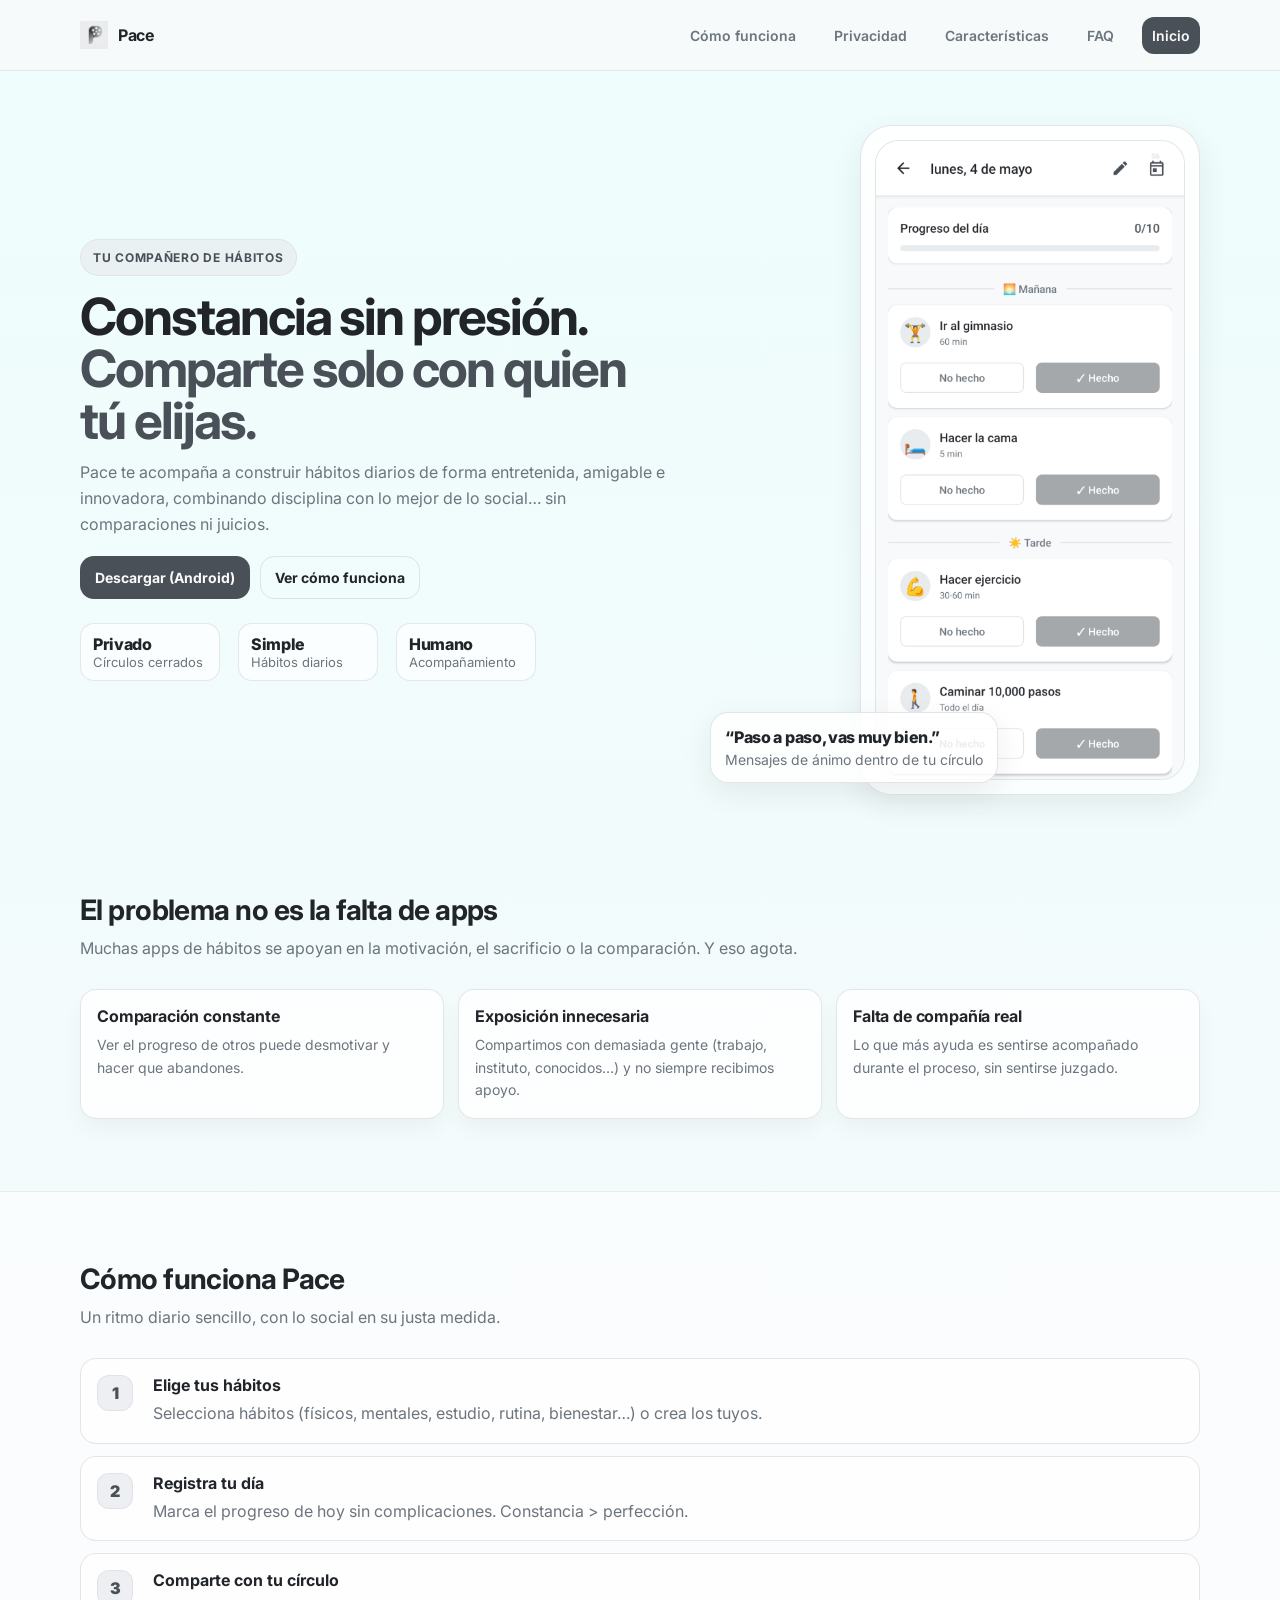
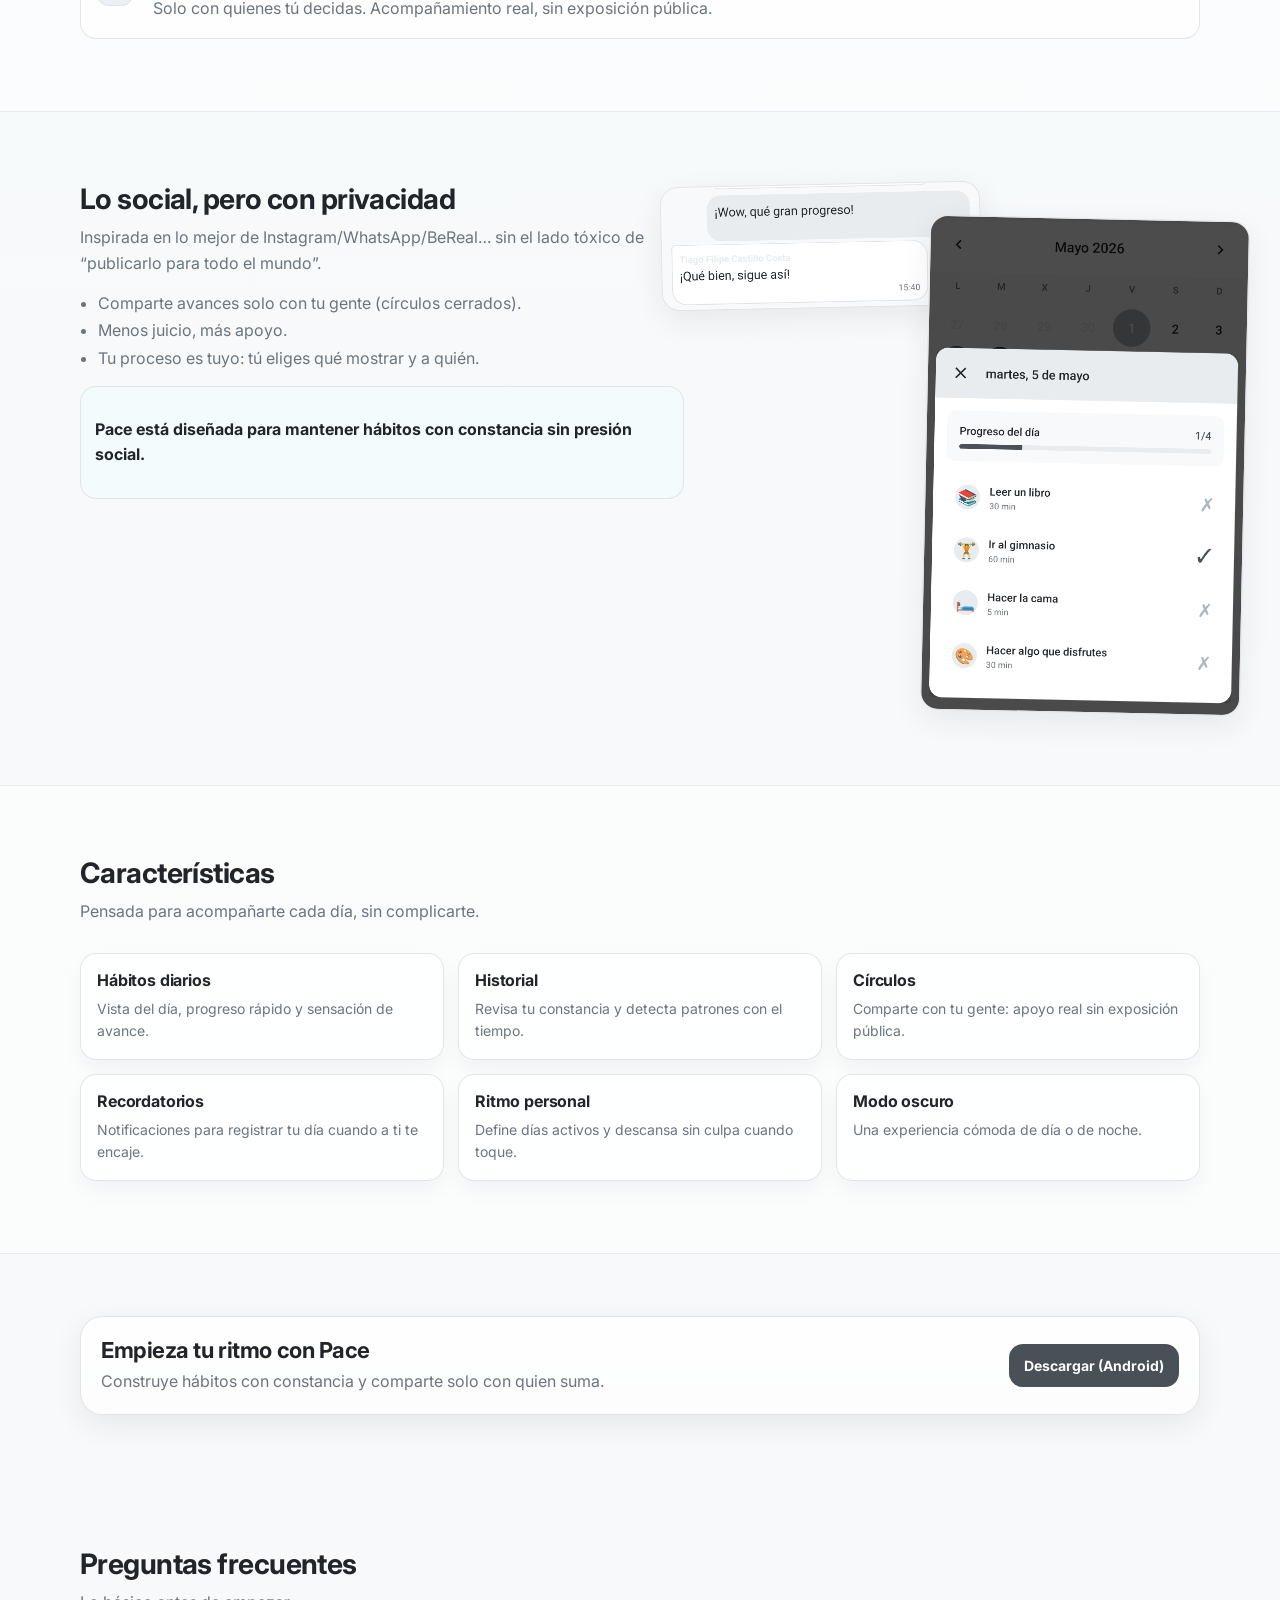
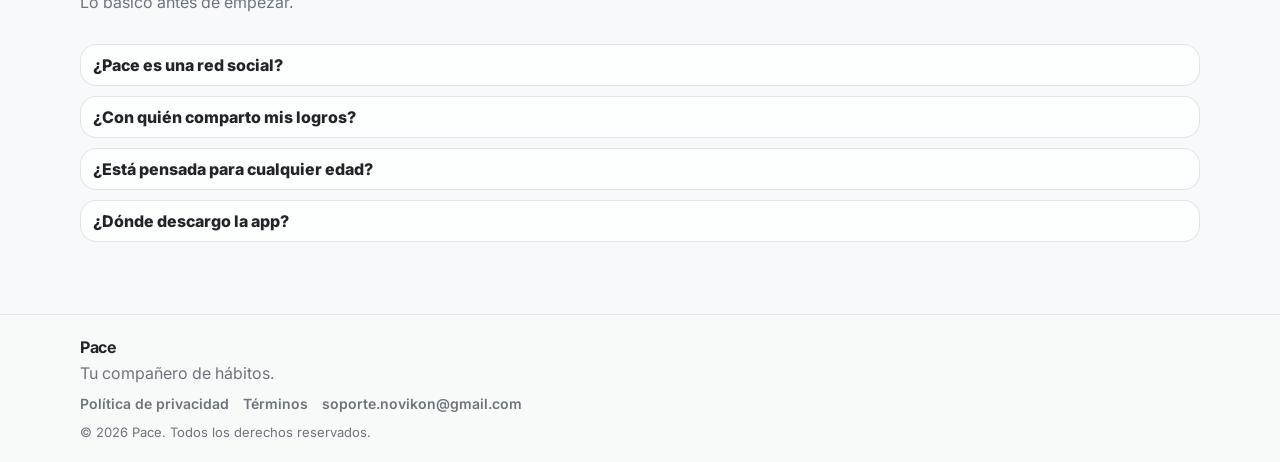
==== index.html @ 0401a4f8 "Primer commit" ====
<!doctype html>
<html lang="es">
  <head>
    <meta charset="utf-8" />
    <meta name="viewport" content="width=device-width,initial-scale=1" />
    <meta name="description" content="Pace: tu compañero de hábitos. Comparte progreso con tu círculo cercano sin presión ni comparaciones." />

    <!-- Open Graph (rellena cuando tengas dominio y assets definitivos) -->
    <meta property="og:title" content="Pace — Tu compañero de hábitos" />
    <meta property="og:description" content="Crea hábitos con constancia, comparte con los tuyos y mantén tu privacidad." />
    <meta property="og:image" content="./assets/og-image.png" />
    <meta property="og:type" content="website" />

    <title>Pace — Tu compañero de hábitos</title>

    <!-- Favicon -->
    <link rel="icon" href="./assets/favicon.ico" />

    <!-- CSS -->
    <link rel="stylesheet" href="./css/styles.css" />

    <!-- Fuente -->
    <link rel="preconnect" href="https://fonts.googleapis.com" />
    <link rel="preconnect" href="https://fonts.gstatic.com" crossorigin />
    <link
      href="https://fonts.googleapis.com/css2?family=Inter:wght@400;500;600;700&display=swap"
      rel="stylesheet"
    />
  </head>

  <body>
    <a class="skip-link" href="#main">Saltar al contenido</a>

    <header class="site-header" data-header>
      <div class="container header-inner">
        <a class="brand" href="#top" aria-label="Ir al inicio">
          <!-- Reemplaza por tu logo real -->
          <img class="brand-logo" src="./assets/logo.png" alt="Pace" onerror="this.style.display='none'" />
          <span class="brand-name">Pace</span>
        </a>

        <nav class="nav" aria-label="Navegación principal" data-nav>
          <a class="nav-link" href="#como-funciona">Cómo funciona</a>
          <a class="nav-link" href="#privacidad">Privacidad</a>
          <a class="nav-link" href="#features">Características</a>
          <a class="nav-link" href="#faq">FAQ</a>
          <a class="nav-link nav-cta" href="#descargar">Inicio</a>
        </nav>

        <button class="nav-toggle" type="button" aria-label="Abrir menú" aria-expanded="false" data-nav-toggle>
          <span class="nav-toggle-lines" aria-hidden="true"></span>
        </button>
      </div>
    </header>

    <main id="main">
      <!-- HERO -->
      <section id="top" class="hero">
        <div class="container hero-grid">
          <div class="hero-copy">
            <p class="badge">Tu compañero de hábitos</p>

            <h1 class="hero-title">
              Constancia sin presión.
              <span class="hero-title-accent">Comparte solo con quien tú elijas.</span>
            </h1>

            <p class="hero-subtitle">
              Pace te acompaña a construir hábitos diarios de forma entretenida, amigable e innovadora,
              combinando disciplina con lo mejor de lo social… sin comparaciones ni juicios.
            </p>

            <div class="hero-actions" id="descargar">
              <!-- Cambia los href por tus URLs reales -->
              <a class="btn btn-primary" href="#" data-store="play" aria-label="Descargar en Google Play">
                Descargar (Android)
              </a>
              <a class="btn btn-ghost" href="#como-funciona">Ver cómo funciona</a>
            </div>

            <div class="trust-row" aria-label="Beneficios clave">
              <div class="trust-item">
                <span class="trust-kpi">Privado</span>
                <span class="trust-label">Círculos cerrados</span>
              </div>
              <div class="trust-item">
                <span class="trust-kpi">Simple</span>
                <span class="trust-label">Hábitos diarios</span>
              </div>
              <div class="trust-item">
                <span class="trust-kpi">Humano</span>
                <span class="trust-label">Acompañamiento</span>
              </div>
            </div>
          </div>

          <div class="hero-media" aria-label="Vista previa de la app">
            <!-- Reemplaza por tus capturas reales -->
            <div class="phone-mock">
              <div class="phone-screen">
                <img
                  class="phone-shot"
                  src="./assets/screen-1.png"
                  alt="Captura de Pace: hábitos del día"
                  loading="lazy"
                />
              </div>
            </div>

            <div class="hero-card hero-card--floating" aria-hidden="true">
              <p class="hero-card-title">“Paso a paso, vas muy bien.”</p>
              <p class="hero-card-subtitle">Mensajes de ánimo dentro de tu círculo</p>
            </div>
          </div>
        </div>
      </section>

      <!-- PROBLEMA / INSIGHT (tu texto) -->
      <section class="section">
        <div class="container">
          <div class="section-head">
            <h2 class="section-title">El problema no es la falta de apps</h2>
            <p class="section-subtitle">
              Muchas apps de hábitos se apoyan en la motivación, el sacrificio o la comparación. Y eso agota.
            </p>
          </div>

          <div class="grid-3">
            <article class="card">
              <h3 class="card-title">Comparación constante</h3>
              <p class="card-text">
                Ver el progreso de otros puede desmotivar y hacer que abandones.
              </p>
            </article>

            <article class="card">
              <h3 class="card-title">Exposición innecesaria</h3>
              <p class="card-text">
                Compartimos con demasiada gente (trabajo, instituto, conocidos…) y no siempre recibimos apoyo.
              </p>
            </article>

            <article class="card">
              <h3 class="card-title">Falta de compañía real</h3>
              <p class="card-text">
                Lo que más ayuda es sentirse acompañado durante el proceso, sin sentirse juzgado.
              </p>
            </article>
          </div>
        </div>
      </section>

      <!-- CÓMO FUNCIONA -->
      <section id="como-funciona" class="section section-alt">
        <div class="container">
          <div class="section-head">
            <h2 class="section-title">Cómo funciona Pace</h2>
            <p class="section-subtitle">
              Un ritmo diario sencillo, con lo social en su justa medida.
            </p>
          </div>

          <ol class="steps">
            <li class="step">
              <div class="step-num" aria-hidden="true">1</div>
              <div class="step-body">
                <h3 class="step-title">Elige tus hábitos</h3>
                <p class="step-text">
                  Selecciona hábitos (físicos, mentales, estudio, rutina, bienestar…) o crea los tuyos.
                </p>
              </div>
            </li>

            <li class="step">
              <div class="step-num" aria-hidden="true">2</div>
              <div class="step-body">
                <h3 class="step-title">Registra tu día</h3>
                <p class="step-text">
                  Marca el progreso de hoy sin complicaciones. Constancia > perfección.
                </p>
              </div>
            </li>

            <li class="step">
              <div class="step-num" aria-hidden="true">3</div>
              <div class="step-body">
                <h3 class="step-title">Comparte con tu círculo</h3>
                <p class="step-text">
                  Solo con quienes tú decidas. Acompañamiento real, sin exposición pública.
                </p>
              </div>
            </li>
          </ol>
        </div>
      </section>

      <!-- PRIVACIDAD / DIFERENCIAL -->
      <section id="privacidad" class="section">
        <div class="container split">
          <div>
            <h2 class="section-title">Lo social, pero con privacidad</h2>
            <p class="section-subtitle">
              Inspirada en lo mejor de Instagram/WhatsApp/BeReal… sin el lado tóxico de “publicarlo para todo el mundo”.
            </p>

            <ul class="list-check">
              <li>Comparte avances solo con tu gente (círculos cerrados).</li>
              <li>Menos juicio, más apoyo.</li>
              <li>Tu proceso es tuyo: tú eliges qué mostrar y a quién.</li>
            </ul>

            <div class="note">
              <p><strong>Pace está diseñada para mantener hábitos con constancia sin presión social.</strong></p>
            </div>
          </div>

          <div class="media-stack">
            <img class="media-img" src="./assets/screen-2.png" alt="Captura de Pace: círculos" loading="lazy" />
            <img class="media-img" src="./assets/screen-3.png" alt="Captura de Pace: historial" loading="lazy" />
          </div>
        </div>
      </section>

      <!-- FEATURES -->
      <section id="features" class="section section-alt">
        <div class="container">
          <div class="section-head">
            <h2 class="section-title">Características</h2>
            <p class="section-subtitle">Pensada para acompañarte cada día, sin complicarte.</p>
          </div>

          <div class="grid-3">
            <article class="card">
              <h3 class="card-title">Hábitos diarios</h3>
              <p class="card-text">Vista del día, progreso rápido y sensación de avance.</p>
            </article>

            <article class="card">
              <h3 class="card-title">Historial</h3>
              <p class="card-text">Revisa tu constancia y detecta patrones con el tiempo.</p>
            </article>

            <article class="card">
              <h3 class="card-title">Círculos</h3>
              <p class="card-text">Comparte con tu gente: apoyo real sin exposición pública.</p>
            </article>

            <article class="card">
              <h3 class="card-title">Recordatorios</h3>
              <p class="card-text">Notificaciones para registrar tu día cuando a ti te encaje.</p>
            </article>

            <article class="card">
              <h3 class="card-title">Ritmo personal</h3>
              <p class="card-text">Define días activos y descansa sin culpa cuando toque.</p>
            </article>

            <article class="card">
              <h3 class="card-title">Modo oscuro</h3>
              <p class="card-text">Una experiencia cómoda de día o de noche.</p>
            </article>
          </div>
        </div>
      </section>

      <!-- CTA -->
      <section class="cta">
        <div class="container cta-inner">
          <div class="cta-copy">
            <h2 class="cta-title">Empieza tu ritmo con Pace</h2>
            <p class="cta-subtitle">Construye hábitos con constancia y comparte solo con quien suma.</p>
          </div>

          <div class="cta-actions">
            <a class="btn btn-primary" href="#" data-store="play">Descargar (Android)</a>
          </div>
        </div>
      </section>

      <!-- FAQ -->
      <section id="faq" class="section">
        <div class="container">
          <div class="section-head">
            <h2 class="section-title">Preguntas frecuentes</h2>
            <p class="section-subtitle">Lo básico antes de empezar.</p>
          </div>

          <div class="faq" data-faq>
            <details class="faq-item">
              <summary class="faq-q">¿Pace es una red social?</summary>
              <div class="faq-a">
                <p>
                  No es una red social pública. Es una app de hábitos con componentes sociales privados (círculos cerrados)
                  para que te sientas acompañado sin exposición.
                </p>
              </div>
            </details>

            <details class="faq-item">
              <summary class="faq-q">¿Con quién comparto mis logros?</summary>
              <div class="faq-a">
                <p>
                  Con tu círculo: personas que tú eliges. La idea es reducir presión y maximizar apoyo.
                </p>
              </div>
            </details>

            <details class="faq-item">
              <summary class="faq-q">¿Está pensada para cualquier edad?</summary>
              <div class="faq-a">
                <p>
                  Sí: desde adolescentes hasta adultos. El enfoque es simple: constancia diaria y compañía.
                </p>
              </div>
            </details>

            <details class="faq-item">
              <summary class="faq-q">¿Dónde descargo la app?</summary>
              <div class="faq-a">
                <p>
                  Proximamente descargable en Google Play.
                </p>
              </div>
            </details>
          </div>
        </div>
      </section>
    </main>

    <footer class="site-footer">
      <div class="container footer-inner">
        <div class="footer-brand">
          <span class="brand-name">Pace</span>
          <p class="footer-text">Tu compañero de hábitos.</p>
        </div>

        <div class="footer-links">
          <!-- Cambia a tus URLs -->
          <a href="./privacy.html" rel="noopener">Política de privacidad</a>
          <a href="./terms.html" rel="noopener">Términos</a>
          <a href="mailto:soporte.novikon@gmail.com">soporte.novikon@gmail.com</a>
        </div>

        <p class="footer-legal">© <span data-year></span> Pace. Todos los derechos reservados.</p>
      </div>
    </footer>

    <!-- JS separado -->
    <script src="./js/main.js" defer></script>
  </body>
</html>
---- css/styles.css ----
/* ==========================================================================
   Pace Landing — CSS
   - Inspirado en la paleta de la app (ver colors.xml):
     splash_background: #EEFDFD
     background_primary: #F8F9FA
     text_primary: #212529
     text_secondary: #6C757D
     accent_primary: #495057
   ========================================================================== */

   :root {
    --bg: #f8f9fa;
    --bg-alt: #eefdfd;
    --card: #ffffff;
  
    --text: #212529;
    --muted: #6c757d;
    --border: #dee2e6;
  
    --accent: #495057;
    --accent-2: #e9ecef;
  
    --shadow: 0 10px 30px rgba(33, 37, 41, 0.08);
    --radius: 16px;
  
    --container: 1120px;
  
    --font: "Inter", system-ui, -apple-system, Segoe UI, Roboto, Arial, sans-serif;
  
    --focus: 0 0 0 3px rgba(73, 80, 87, 0.25);
  }
  
  *,
  *::before,
  *::after {
    box-sizing: border-box;
  }
  
  html {
    scroll-behavior: smooth;
  }
  
  body {
    margin: 0;
    font-family: var(--font);
    color: var(--text);
    background: linear-gradient(180deg, var(--bg-alt) 0%, var(--bg) 55%, var(--bg) 100%);
  }
  
  img {
    max-width: 100%;
    display: block;
  }
  
  a {
    color: inherit;
    text-decoration: none;
  }
  
  a:focus-visible,
  button:focus-visible,
  summary:focus-visible {
    outline: none;
    box-shadow: var(--focus);
    border-radius: 10px;
  }
  
  .skip-link {
    position: absolute;
    left: -999px;
    top: 12px;
    background: var(--card);
    border: 1px solid var(--border);
    padding: 10px 12px;
    border-radius: 12px;
    z-index: 9999;
  }
  .skip-link:focus {
    left: 12px;
  }
  
  .container {
    width: min(100% - 32px, var(--container));
    margin: 0 auto;
  }
  
  .section {
    padding: 72px 0;
  }
  
  .section-alt {
    background: rgba(255, 255, 255, 0.55);
    border-top: 1px solid rgba(222, 226, 230, 0.6);
    border-bottom: 1px solid rgba(222, 226, 230, 0.6);
  }
  
  .section-head {
    max-width: 720px;
    margin-bottom: 28px;
  }
  
  .section-title {
    font-size: clamp(26px, 2.2vw, 36px);
    line-height: 1.1;
    margin: 0 0 10px;
    letter-spacing: -0.02em;
  }
  
  .section-subtitle {
    margin: 0;
    color: var(--muted);
    line-height: 1.6;
  }
  
  /* Header / Nav */
  .site-header {
    position: sticky;
    top: 0;
    z-index: 50;
    backdrop-filter: blur(10px);
    background: rgba(248, 249, 250, 0.8);
    border-bottom: 1px solid rgba(222, 226, 230, 0.7);
  }
  
  .header-inner {
    display: flex;
    align-items: center;
    justify-content: space-between;
    min-height: 70px;
    gap: 16px;
  }
  
  .brand {
    display: inline-flex;
    align-items: center;
    gap: 10px;
  }
  
  .brand-logo {
    width: 28px;
    height: 28px;
  }
  
  .brand-name {
    font-weight: 700;
    letter-spacing: -0.02em;
  }
  
  .nav {
    display: flex;
    align-items: center;
    gap: 18px;
  }
  
  .nav-link {
    color: var(--muted);
    font-weight: 600;
    font-size: 14px;
    padding: 10px 10px;
    border-radius: 12px;
  }
  
  .nav-link:hover {
    background: rgba(233, 236, 239, 0.7);
    color: var(--text);
  }
  
  .nav-cta {
    background: var(--accent);
    color: #fbfbfb;
  }
  .nav-cta:hover {
    background: #3f464d;
    color: #fbfbfb;
  }
  
  .nav-toggle {
    display: none;
    border: 1px solid var(--border);
    background: var(--card);
    border-radius: 12px;
    padding: 10px 12px;
  }
  
  .nav-toggle-lines {
    width: 20px;
    height: 2px;
    background: var(--accent);
    display: block;
    position: relative;
  }
  .nav-toggle-lines::before,
  .nav-toggle-lines::after {
    content: "";
    position: absolute;
    left: 0;
    width: 20px;
    height: 2px;
    background: var(--accent);
  }
  .nav-toggle-lines::before {
    top: -6px;
  }
  .nav-toggle-lines::after {
    top: 6px;
  }
  
  /* Hero */
  .hero {
    padding: 54px 0 28px;
  }
  
  .hero-grid {
    display: grid;
    grid-template-columns: minmax(0, 1.1fr) minmax(0, 0.9fr);
    gap: 32px;
    align-items: center;
  }
  
  .hero-copy,
  .hero-media {
    min-width: 0;
  }
  
  .badge {
    display: inline-flex;
    align-items: center;
    gap: 8px;
    font-weight: 700;
    font-size: 12px;
    letter-spacing: 0.06em;
    text-transform: uppercase;
    color: var(--accent);
    background: rgba(233, 236, 239, 0.75);
    border: 1px solid rgba(222, 226, 230, 0.8);
    padding: 10px 12px;
    border-radius: 999px;
    margin: 0 0 14px;
  }
  
  .hero-title {
    margin: 0 0 12px;
    font-size: clamp(34px, 4vw, 54px);
    line-height: 1.02;
    letter-spacing: -0.04em;
  }
  
  .hero-title-accent {
    color: var(--accent);
  }
  
  .hero-subtitle {
    margin: 0 0 18px;
    color: var(--muted);
    line-height: 1.65;
    font-size: 16px;
  }
  
  .hero-actions {
    display: flex;
    flex-wrap: wrap;
    gap: 10px;
    margin: 16px 0 18px;
  }
  
  .btn {
    display: inline-flex;
    align-items: center;
    justify-content: center;
    gap: 10px;
    padding: 12px 14px;
    border-radius: 14px;
    border: 1px solid var(--border);
    font-weight: 700;
    font-size: 14px;
    cursor: pointer;
    user-select: none;
    transition: transform 120ms ease, background 120ms ease, border-color 120ms ease;
  }
  
  .btn:hover {
    transform: translateY(-1px);
  }
  
  .btn-primary {
    background: var(--accent);
    border-color: transparent;
    color: #fbfbfb;
  }
  .btn-primary:hover {
    background: #3f464d;
  }
  
  .btn-secondary {
    background: var(--card);
    color: var(--text);
  }
  
  .btn-ghost {
    background: transparent;
    color: var(--text);
  }
  
  .trust-row {
    display: flex;
    gap: 18px;
    flex-wrap: wrap;
    padding-top: 6px;
  }
  
  .trust-item {
    background: rgba(255, 255, 255, 0.7);
    border: 1px solid rgba(222, 226, 230, 0.8);
    border-radius: 14px;
    padding: 10px 12px;
    min-width: 140px;
  }
  
  .trust-kpi {
    display: block;
    font-weight: 800;
    letter-spacing: -0.02em;
  }
  
  .trust-label {
    display: block;
    font-size: 13px;
    color: var(--muted);
  }
  
  /* Hero mock */
  .hero-media {
    position: relative;
    min-height: 420px;
  }
  
  .phone-mock {
    width: min(340px, 100%);
    margin-left: auto;
    background: linear-gradient(180deg, rgba(255,255,255,0.9), rgba(255,255,255,0.65));
    border: 1px solid rgba(222, 226, 230, 0.9);
    border-radius: 32px;
    padding: 14px;
    box-shadow: var(--shadow);
  }
  
  .phone-screen {
    border-radius: 24px;
    overflow: hidden;
    border: 1px solid rgba(222, 226, 230, 0.9);
    background: #fff;
  }
  
  .phone-shot {
    width: 100%;
    height: auto;
  }
  
  .hero-card {
    position: absolute;
    left: 0;
    bottom: 12px;
    max-width: 320px;
    background: rgba(255, 255, 255, 0.85);
    border: 1px solid rgba(222, 226, 230, 0.9);
    border-radius: 18px;
    padding: 14px 14px;
    box-shadow: var(--shadow);
  }
  
  .hero-card-title {
    margin: 0 0 4px;
    font-weight: 800;
    letter-spacing: -0.02em;
  }
  
  .hero-card-subtitle {
    margin: 0;
    color: var(--muted);
    font-size: 14px;
  }
  
  /* Grids / Cards */
  .grid-3 {
    display: grid;
    grid-template-columns: repeat(3, 1fr);
    gap: 14px;
  }
  
  .card {
    background: rgba(255, 255, 255, 0.8);
    border: 1px solid rgba(222, 226, 230, 0.85);
    border-radius: var(--radius);
    padding: 16px;
    box-shadow: 0 10px 20px rgba(33, 37, 41, 0.04);
  }
  
  .card-title {
    margin: 0 0 8px;
    font-size: 16px;
    letter-spacing: -0.01em;
  }
  
  .card-text {
    margin: 0;
    color: var(--muted);
    line-height: 1.6;
    font-size: 14px;
  }
  
  /* Steps */
  .steps {
    list-style: none;
    padding: 0;
    margin: 0;
    display: grid;
    gap: 12px;
  }
  
  .step {
    display: grid;
    grid-template-columns: 44px 1fr;
    gap: 12px;
    align-items: start;
    background: rgba(255, 255, 255, 0.75);
    border: 1px solid rgba(222, 226, 230, 0.85);
    border-radius: var(--radius);
    padding: 16px;
  }
  
  .step-num {
    width: 36px;
    height: 36px;
    border-radius: 12px;
    display: grid;
    place-items: center;
    background: rgba(233, 236, 239, 0.8);
    border: 1px solid rgba(222, 226, 230, 0.9);
    font-weight: 900;
    color: var(--accent);
  }
  
  .step-title {
    margin: 0 0 6px;
    font-size: 16px;
  }
  
  .step-text {
    margin: 0;
    color: var(--muted);
    line-height: 1.6;
  }
  
  /* Split layout */
  .split {
    display: grid;
    grid-template-columns: 1.1fr 0.9fr;
    gap: 22px;
    align-items: start;
  }
  
  .list-check {
    margin: 14px 0 0;
    padding-left: 18px;
    color: var(--muted);
    line-height: 1.7;
  }
  
  .note {
    margin-top: 14px;
    padding: 14px;
    border-radius: var(--radius);
    border: 1px solid rgba(222, 226, 230, 0.85);
    background: rgba(238, 253, 253, 0.55);
    color: var(--text);
    line-height: 1.6;
  }
  
  .media-stack {
    display: flex;
    justify-content: center;
    align-items: flex-start;
    gap: 0;
    position: relative;
  }
  
  .media-stack .media-img {
    width: min(320px, 100%);
  }
  
  .media-stack .media-img:nth-child(1) {
    transform: rotate(-1.2deg);
  }
  
  .media-stack .media-img:nth-child(2) {
    margin-left: -56px;
    margin-top: 34px;
    transform: rotate(1.2deg);
  }
  
  .media-img {
    border-radius: 18px;
    border: 1px solid rgba(222, 226, 230, 0.9);
    box-shadow: var(--shadow);
    background: #fff;
  }
  
  /* CTA */
  .cta {
    padding: 62px 0;
  }
  
  .cta-inner {
    background: linear-gradient(180deg, rgba(255,255,255,0.85), rgba(255,255,255,0.65));
    border: 1px solid rgba(222, 226, 230, 0.9);
    border-radius: 22px;
    padding: 20px;
    box-shadow: var(--shadow);
    display: flex;
    align-items: center;
    justify-content: space-between;
    gap: 16px;
  }
  
  .cta-title {
    margin: 0 0 6px;
    font-size: 22px;
    letter-spacing: -0.02em;
  }
  
  .cta-subtitle {
    margin: 0;
    color: var(--muted);
    line-height: 1.6;
  }
  
  .cta-actions {
    display: flex;
    gap: 10px;
    flex-wrap: wrap;
  }
  
  /* FAQ */
  .faq {
    display: grid;
    gap: 10px;
  }
  
  .faq-item {
    background: rgba(255, 255, 255, 0.75);
    border: 1px solid rgba(222, 226, 230, 0.9);
    border-radius: var(--radius);
    padding: 10px 12px;
  }
  
  .faq-q {
    font-weight: 800;
    cursor: pointer;
    list-style: none;
  }
  .faq-q::-webkit-details-marker {
    display: none;
  }
  
  .faq-a {
    color: var(--muted);
    line-height: 1.65;
    padding: 8px 2px 2px;
  }
  
  /* Footer */
  .site-footer {
    border-top: 1px solid rgba(222, 226, 230, 0.75);
    background: rgba(248, 249, 250, 0.85);
    padding: 22px 0;
  }
  
  .footer-inner {
    display: grid;
    gap: 12px;
  }
  
  .footer-text {
    margin: 6px 0 0;
    color: var(--muted);
  }
  
  .footer-links {
    display: flex;
    flex-wrap: wrap;
    gap: 14px;
    color: var(--muted);
    font-weight: 600;
    font-size: 14px;
  }
  
  .footer-links a:hover {
    color: var(--text);
    text-decoration: underline;
    text-underline-offset: 3px;
  }
  
  .footer-legal {
    margin: 0;
    color: var(--muted);
    font-size: 13px;
  }
  
  /* Responsive */
  @media (max-width: 960px) {
    .hero-grid,
    .split {
      grid-template-columns: 1fr;
    }
  
    .hero-media {
      min-height: auto;
    }
  
    .phone-mock {
      margin: 0;
    }
  
    .hero-card {
      position: static;
      margin-top: 12px;
    }
  
    .media-stack {
      flex-direction: column;
      align-items: stretch;
      gap: 12px;
    }
  
    .media-stack .media-img:nth-child(2) {
      margin-left: 0;
      margin-top: 0;
      transform: none;
    }
  
    .media-stack .media-img:nth-child(1) {
      transform: none;
    }
  
    .grid-3 {
      grid-template-columns: 1fr;
    }
  
    .nav-toggle {
      display: inline-flex;
      align-items: center;
      justify-content: center;
    }
  
    .nav {
      position: absolute;
      right: 16px;
      top: 74px;
      width: min(320px, calc(100% - 32px));
      display: none;
      flex-direction: column;
      align-items: stretch;
      gap: 6px;
      background: rgba(255, 255, 255, 0.92);
      border: 1px solid rgba(222, 226, 230, 0.95);
      border-radius: 18px;
      padding: 10px;
      box-shadow: var(--shadow);
    }
  
    .nav.is-open {
      display: flex;
    }
  
    .nav-link {
      padding: 12px 12px;
    }
  
    .cta-inner {
      flex-direction: column;
      align-items: stretch;
    }
  }
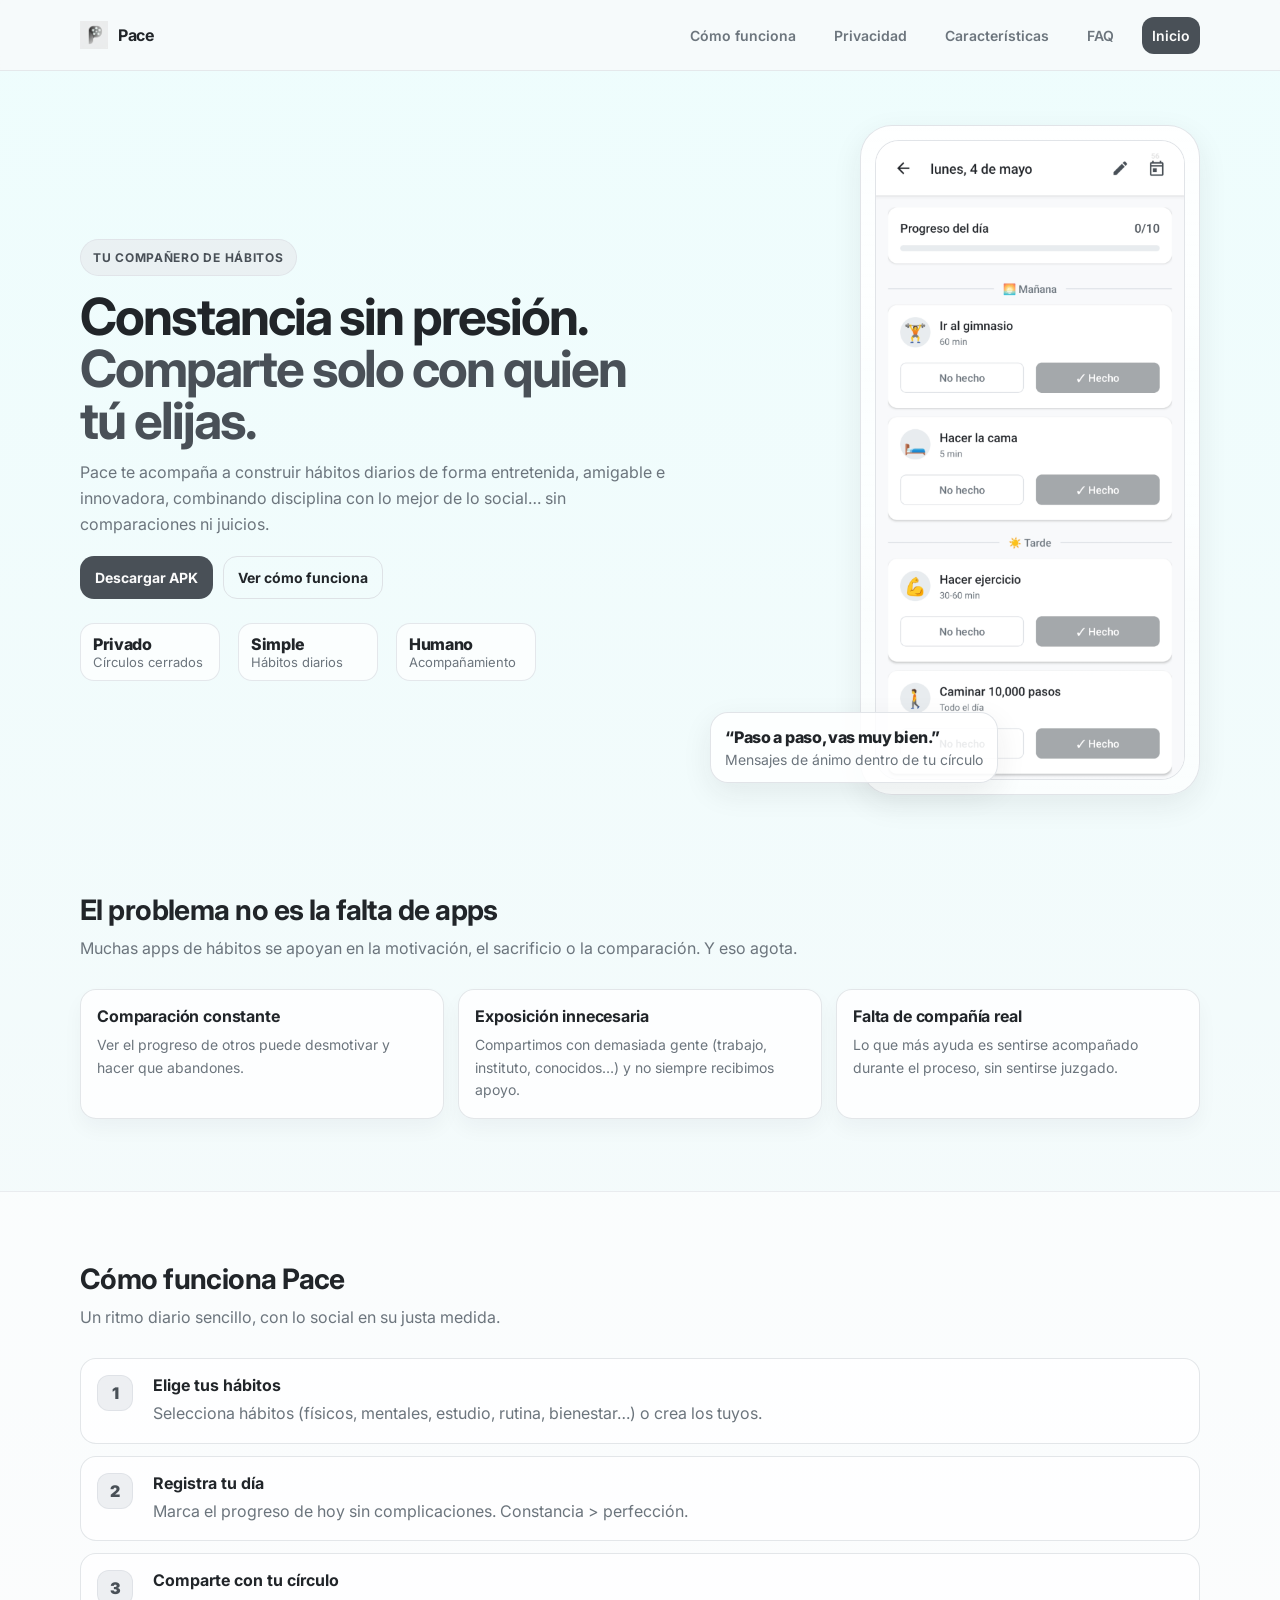
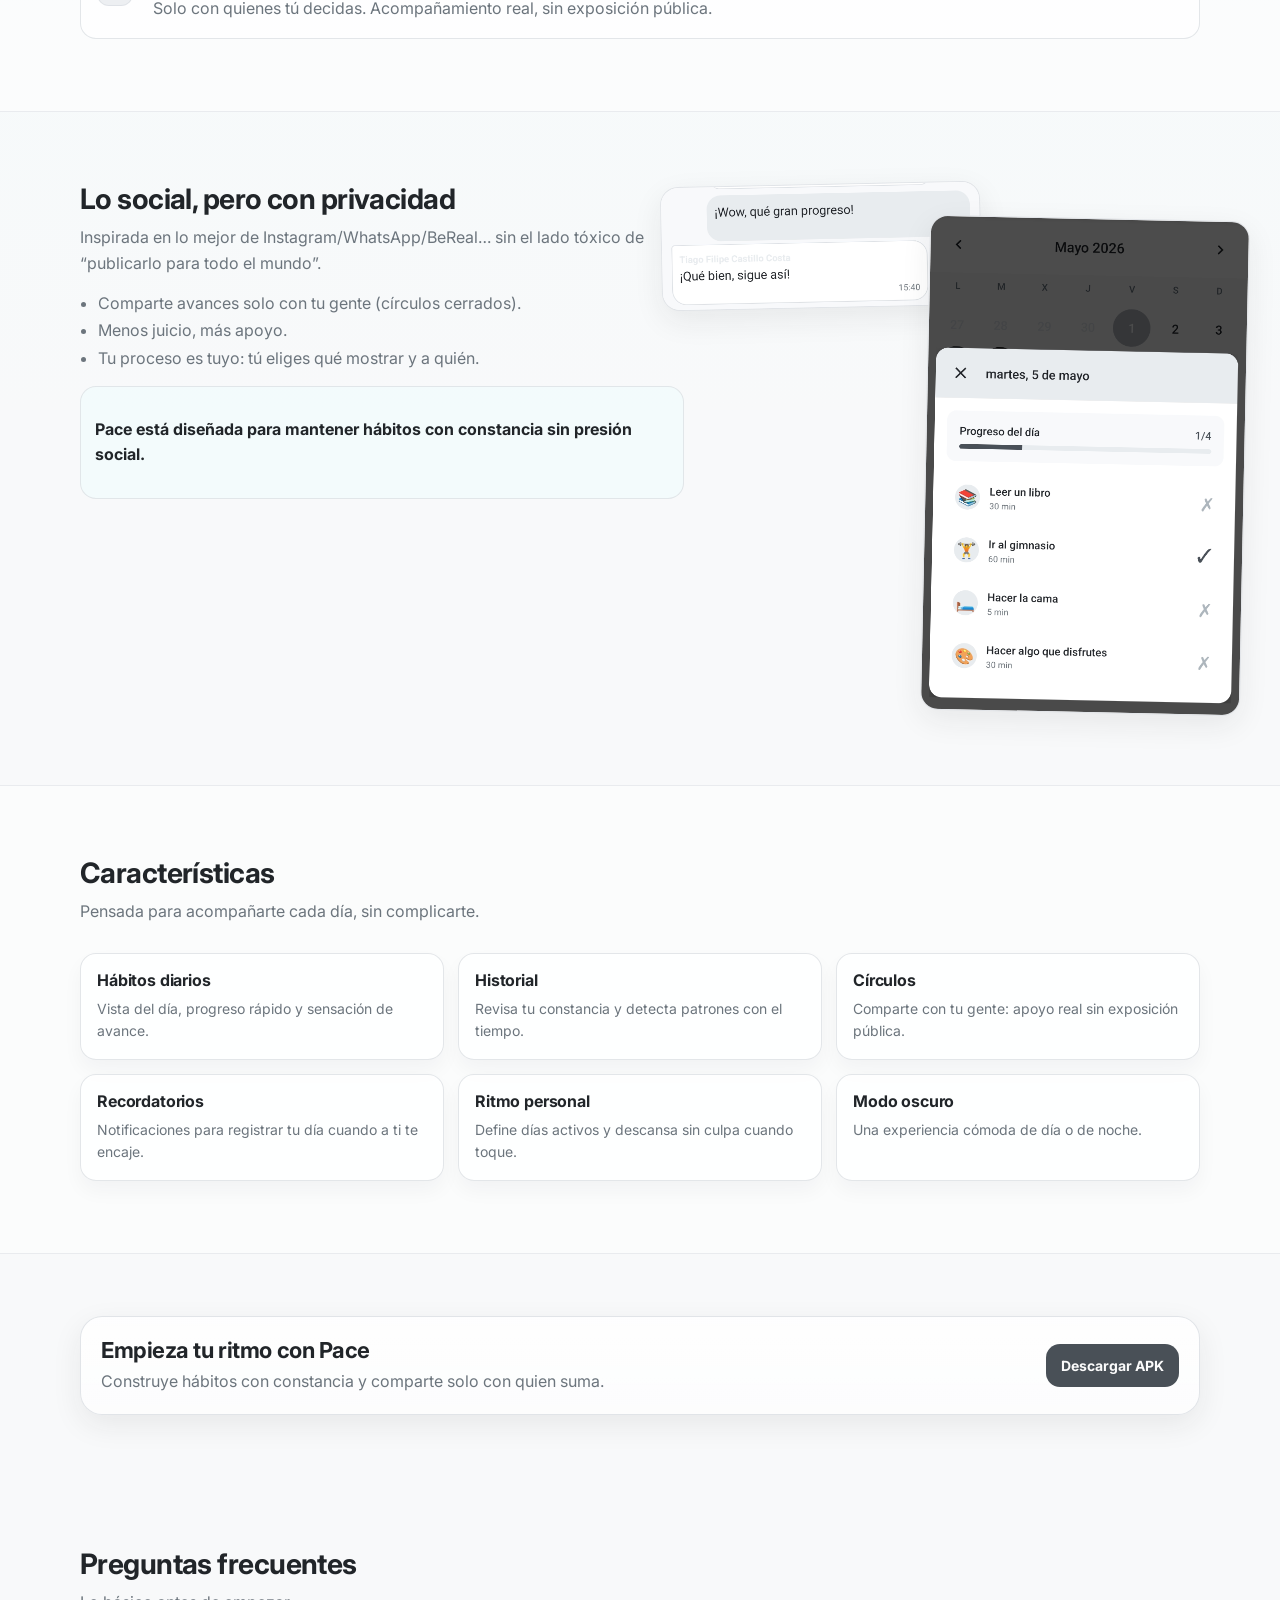
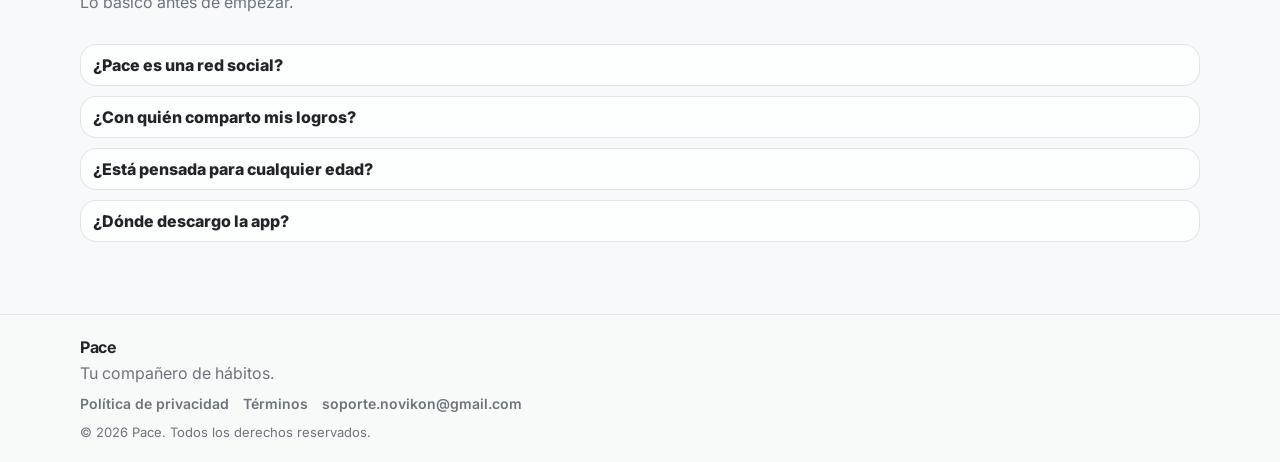
==== commit 032770c7: "integrar APK" ====
--- a/index.html
+++ b/index.html
@@ -71,9 +71,8 @@
             </p>
 
             <div class="hero-actions" id="descargar">
-              <!-- Cambia los href por tus URLs reales -->
-              <a class="btn btn-primary" href="#" data-store="play" aria-label="Descargar en Google Play">
-                Descargar (Android)
+              <a class="btn btn-primary" href="./assets/apk/pace.apk" download="pace.apk" aria-label="Descargar APK de Pace">
+                Descargar APK
               </a>
               <a class="btn btn-ghost" href="#como-funciona">Ver cómo funciona</a>
             </div>
@@ -272,7 +271,7 @@
           </div>
 
           <div class="cta-actions">
-            <a class="btn btn-primary" href="#" data-store="play">Descargar (Android)</a>
+            <a class="btn btn-primary" href="./assets/apk/pace.apk" download="pace.apk">Descargar APK</a>
           </div>
         </div>
       </section>
